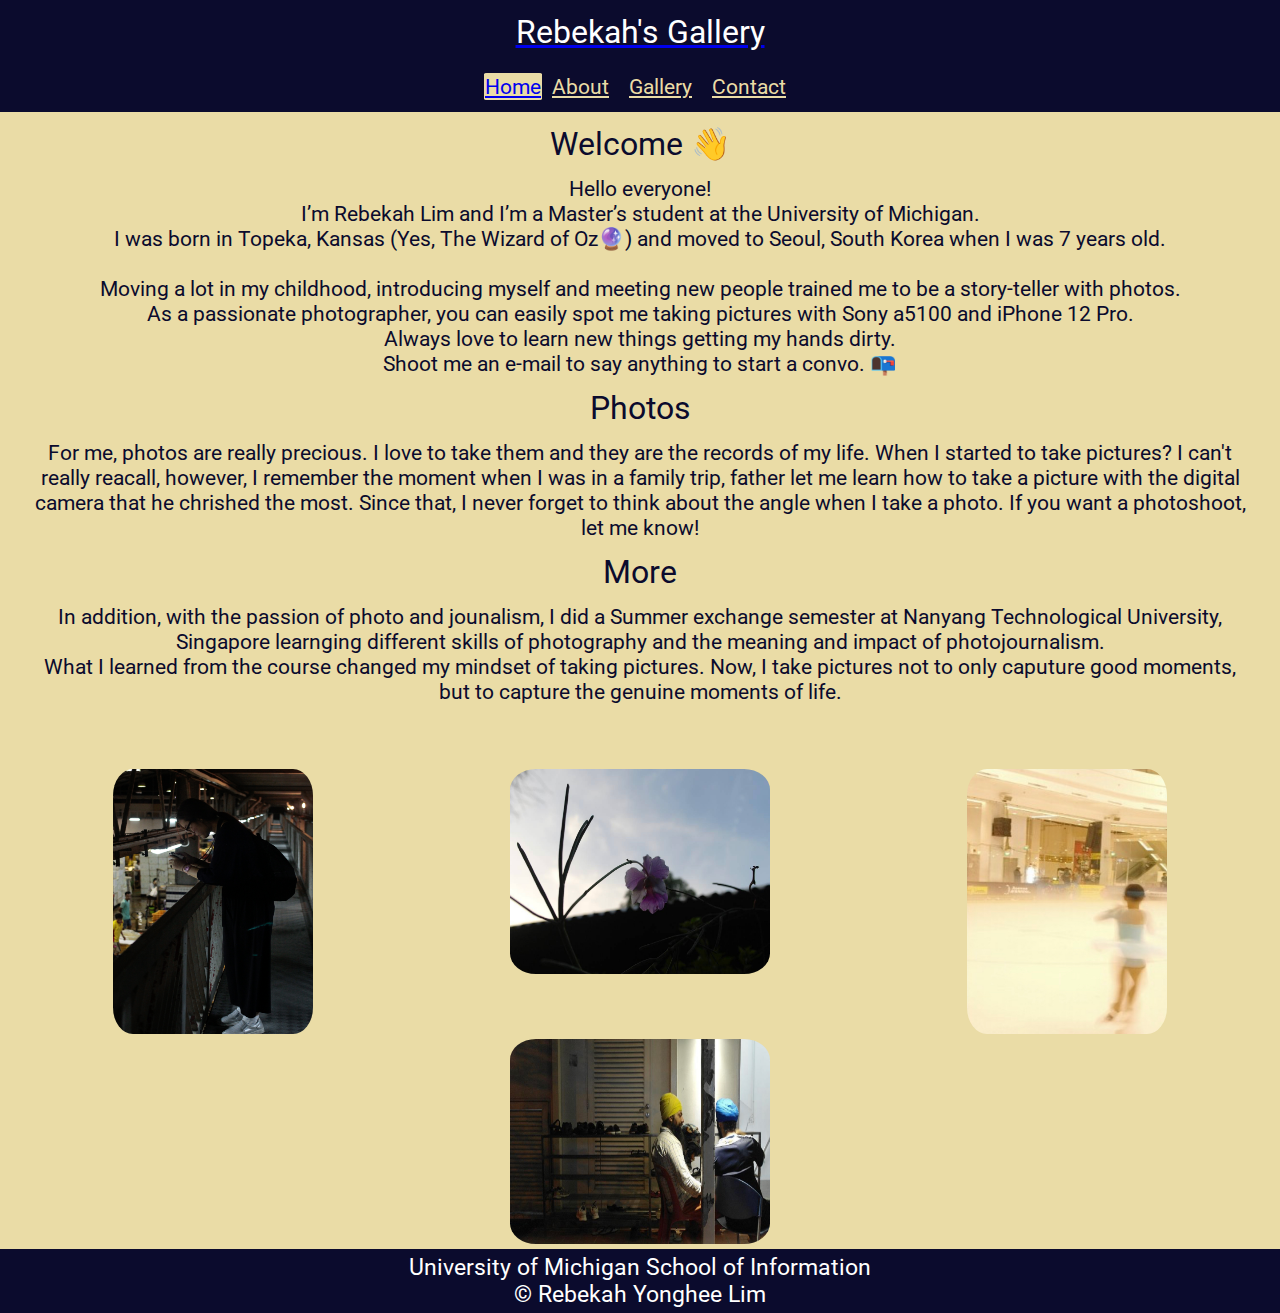
==== index.html @ c8f89021 "Add files via upload" ====
<!DOCTYPE html>
<html lang="en">
  <head>
    <meta charset="UTF-8">
    <meta name="viewport" content="width=device-width, initial-scale=1.0">
    <!-- Link the style sheets and Google font -->
    <link href='https://fonts.googleapis.com/css?family=Roboto' rel='stylesheet'>
    <!--<link rel="shortcut icon" href="imgs/favicon.ico" type="image/x-icon"> -->
    <link rel="shortcut icon" type="image/png" href="img/LIM_original.ico"/>
    <link rel="stylesheet" href="css/html5reset.css">
    <link rel="stylesheet" href="css/style.css">
    <title>Rebekah's Photo Gallery</title>
    <!-- Global site tag (gtag.js) - Google Analytics -->
<script async src="https://www.googletagmanager.com/gtag/js?id=G-54N5BPWCJD"></script>
<script>
  window.dataLayer = window.dataLayer || [];
  function gtag(){dataLayer.push(arguments);}
  gtag('js', new Date());

  gtag('config', 'G-54N5BPWCJD');
</script>
  </head>
  <body>
    <header>
      <div class="skip"><a href="#main">Skip to Main Content</a></div>
      <a id = "logo" href="https://yongbekah.github.io/photosite">
        <h3> Rebekah's Gallery</h3> </a>
      <nav>
        <ul class="nav_links">
          <li class="nav_item_current"><a href="index.html">Home</a></li>
          <li class="nav_item"><a href="about.html">About</a></li>
          <li class="nav_item"><a href="gallery.html">Gallery</a></li>
          <li class="nav_item"><a href="contact.html">Contact</a></li>
        </ul>
    </nav>
  </header>
  <!-- <main class="container"> -->
    <main class="container">

    <h1 id="main">Welcome  &#128075; </h1>

    <p>Hello everyone!<br>
      I’m Rebekah Lim and I’m a Master’s student at the University of Michigan.<br>
      I was born in Topeka, Kansas (Yes, The Wizard of Oz🔮) and moved to Seoul, South Korea when I was 7 years old.
      <br><br>
      Moving a lot in my childhood, introducing myself and meeting new people trained me to be a story-teller with photos.
      <br>
      As a passionate photographer, you can easily spot me taking pictures with Sony a5100 and iPhone 12 Pro.
      <br>
      Always love to learn new things getting my hands dirty.
      <br>
      Shoot me an e-mail to say anything to start a convo. 📭

    </p>

      <h1>Photos</h1>
      <p>For me, photos are really precious. I love to take them and they are the records of my life. When I started to take pictures? I can't really reacall, however, I remember the moment when I was in a family trip, father let me learn how to take a picture with the digital camera that he chrished the most. Since that, I never forget to think about the angle when I take a photo. If you want a photoshoot, let me know!<br>
    </p>

    <h1>More</h1>
    <p class="indexP">In addition, with the passion of photo and jounalism, I did a Summer exchange semester at Nanyang Technological University, Singapore learnging different skills of photography and the meaning and impact of photojournalism. <br>
      What I learned from the course changed my mindset of taking pictures. Now, I take pictures not to only caputure good moments, but to capture the genuine moments of life.
      <br><br>
    </p>

      <section class="section1" >
        
        <div class="container4">

        <div class="singapore"><img src="./img/Singapore_Fishery.jpg" alt="Photo of me taking pictures in the Fish market of Singapore" width="200" height="265" class="imm"></a></div>
        <div class="singapore"><img src="./img/singaporeFlower.jpg" alt="Photo of a flower in Singapore" width="260" height="205" class="imm"></a></div>
        <div class="singapore"><img src="./img/singaporeLink.jpg" alt="Photo of a figure skater in Singapore" width="200" height="265" class="imm"></a></div>
        <div class="singapore"><img src="./img/singaporeSikh.jpg" alt="Photo of the Sikh temple in Singapore" width="260" height="205" class="imm"></a></div>

        </div>
        </section>

    </main>
    <footer>
      <h2>University of Michigan School of Information <br/>
        &copy; Rebekah Yonghee Lim </h2>
    </footer>
  </body>
</html>
---- css/style.css ----
body {
    font-family: 'Roboto', serif;
    /* background-image: url('../img/rain.jpg'); */
    background-color: #eadca6;
    background-size: cover;
    max-height: 1000px;
    margin: 0;
    padding: 0;
    font-size: 16pt;
}


header {
    display: flex;
    align-items: center;
    flex-direction: column;
    z-index: 100;
    position: sticky;
    top:0;
    background:#0B0B2D;
    border-bottom: 3px solid #0B0B2D;
}

h1{
    font-size: 1.5em;
    text-align: center;
    line-height: 2;
    color: #0B0B2D
  }

h3{
    font-size: 1.5em;
    text-align: center;
    line-height: 2;
    color: #ffffff
}

h2{
    font-size: 17pt;
    text-align: center;
    padding: 5px;
  }

p {
    padding: 0 30px;
    color: #0B0B2D;
    text-align: center;
  }

h4 {
    padding: 0 30px;
    color: #ffffff;
    text-align: center;
}

  *:focus{
    border: 2px solid black;
  }


  .nav_item a{
    padding: 10px;
    color: #eadca6;
    text-align: center;

  }
  
  .nav_item a:hover, a:focus{
    color: yellow;
    -webkit-text-decoration-style: dotted;
            text-decoration-style: dotted;
  }


  .nav_item_current{ 
    background-color: #eadca6 ;
    border: 0.1px solid #eadca6;
    border-radius: 5%;
    text-align: center;
}

  footer{
    /* position: fixed; */
    background-color: #0B0B2D;
    color: white;
    text-align: center;
    bottom: 0px;
    width: 100%;
  }


.nav_links:visited {
    color: #2196F3;
  } 

.nav_links:link{
    display: flex;
    flex-direction: column;
    color:rgb(238, 165, 70);
}

.nav_item{
  display: flex;
  flex-direction: column;
  color:rgb(238, 165, 70);
}

.section1{
    margin-left: 0px;
    margin-top: 0px;
    text-align: center;
}
/* 
.container3{
  display: flex;
  flex-wrap: wrap;
  padding: 10px;
  margin: 10px auto;
  justify-content: center;
} */

.indexP{
  padding-bottom: 40px;
}

img{
  border-radius: 10%;
}

.grid-container{
  display: grid;
  grid-column-gap: 30px;
  grid-template-columns: auto;
  /* grid-column: 1 / 4; */
  background-color: rgb(24, 15, 8);
  padding: 10px;
  justify-content: center;

}

.orange {
  background-image: url('../img/OrangeSky.png');
}


.skip a{
  background: white;
  color: #080808;;
  left: 0;
  padding: 6px;
  -webkit-transition: top 1s ease-out;
  transition: top 1s ease-out;
  z-index: 1;
  position: absolute;
  top: -40px;
}

.skip a:focus{
  position: fixed;
  top: 0;
}

@media screen and (min-width: 800px) {
  .grid-container{
    grid-template-columns: auto auto auto;
    grid-column-gap: 20px;
    background-color: orange;
  }

  .nav_links {
    display: flex;
    flex-direction: row;
    justify-content: space-between;
    align-items: center;
}
  .container3 {
	display: grid;
  grid-template-columns: repeat(3, 2fr);
}

  .container4{
    display: flex;
    flex-wrap: wrap;
  }

  .singapore {
    flex: 1 1 30%;
  }
}
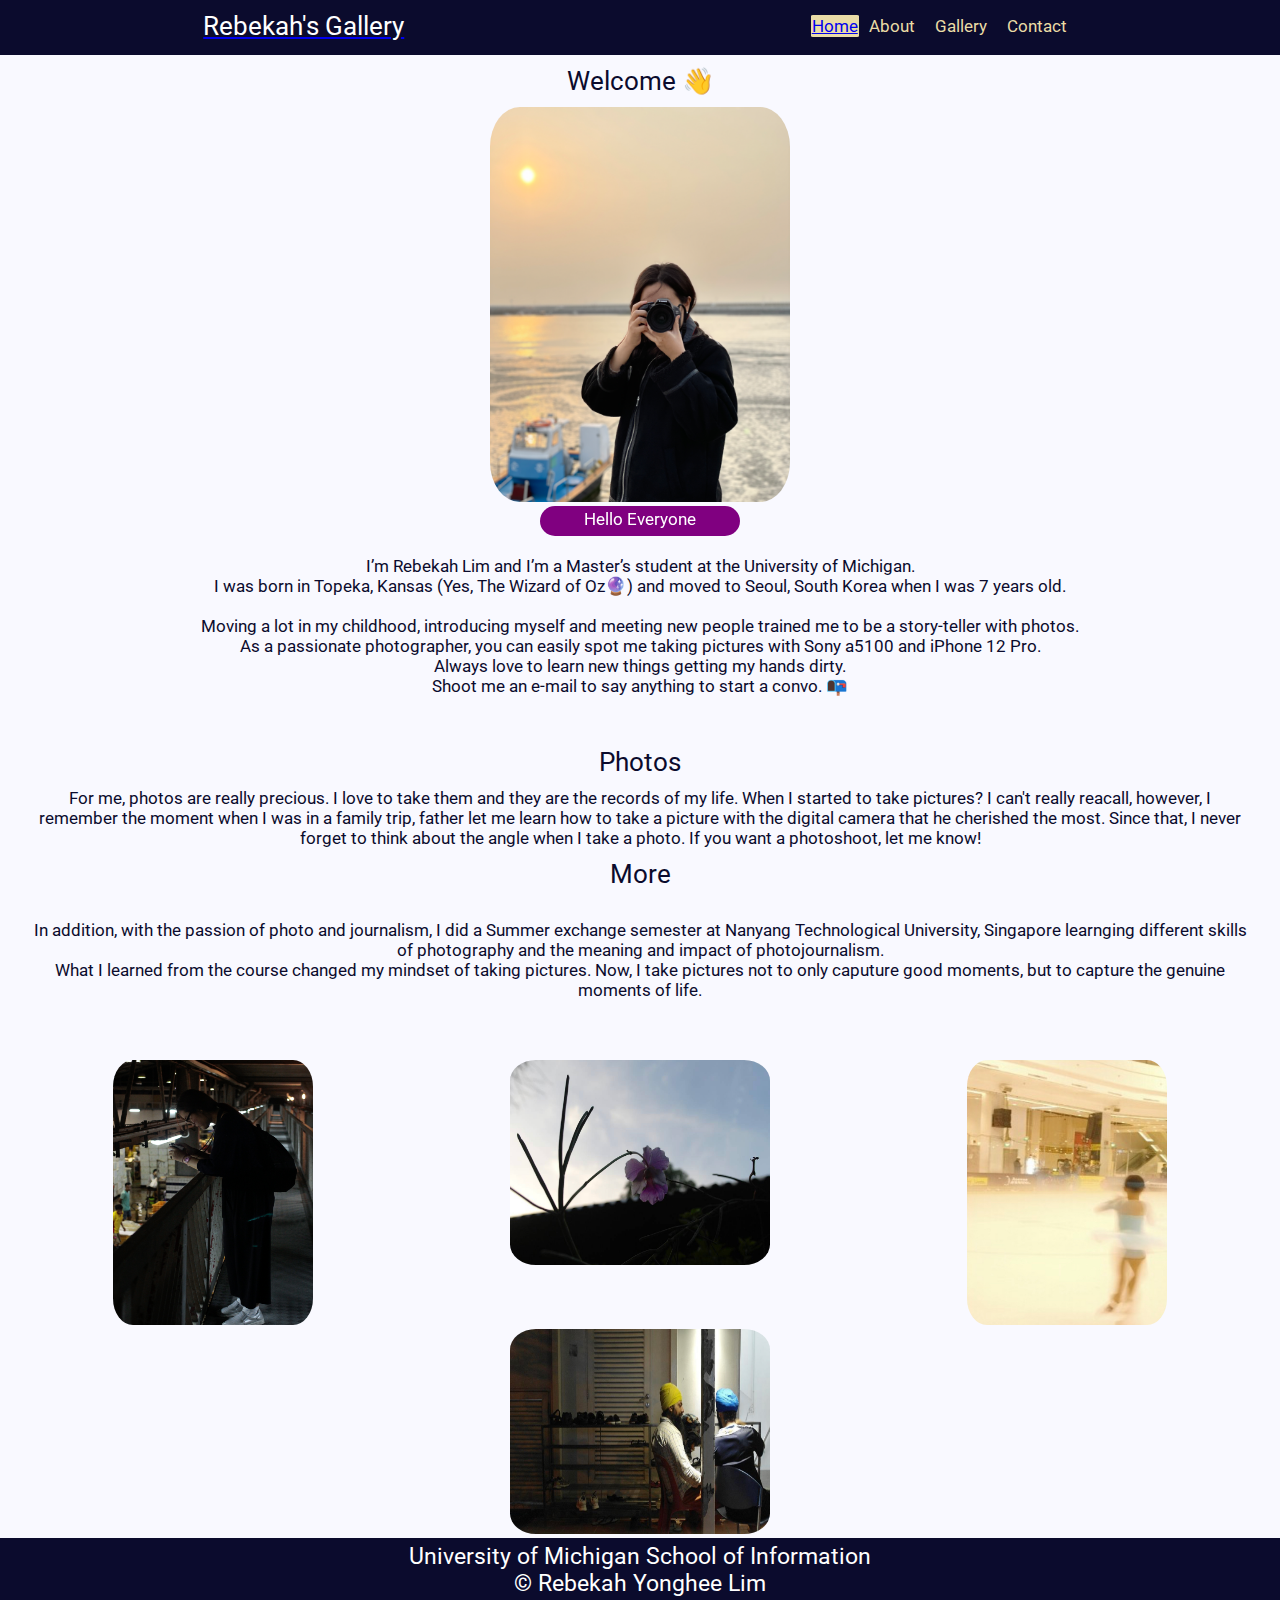
==== commit 11eac95b: "Add files via upload" ====
--- a/index.html
+++ b/index.html
@@ -5,6 +5,7 @@
     <meta name="viewport" content="width=device-width, initial-scale=1.0">
     <!-- Link the style sheets and Google font -->
     <link href='https://fonts.googleapis.com/css?family=Roboto' rel='stylesheet'>
+    <link href='https://fonts.googleapis.com/css?family=Lato' rel='stylesheet'>
     <!--<link rel="shortcut icon" href="imgs/favicon.ico" type="image/x-icon"> -->
     <link rel="shortcut icon" type="image/png" href="img/LIM_original.ico"/>
     <link rel="stylesheet" href="css/html5reset.css">
@@ -23,9 +24,10 @@
   <body>
     <header>
       <div class="skip"><a href="#main">Skip to Main Content</a></div>
-      <a id = "logo" href="https://yongbekah.github.io/photosite">
-        <h3> Rebekah's Gallery</h3> </a>
-      <nav>
+      <div class="navbar">
+      <div class="logo"><a href="https://yongbekah.github.io/portfolio">
+        <h3> Rebekah's Gallery</h3> </a></div>
+        <nav>
         <ul class="nav_links">
           <li class="nav_item_current"><a href="index.html">Home</a></li>
           <li class="nav_item"><a href="about.html">About</a></li>
@@ -33,13 +35,16 @@
           <li class="nav_item"><a href="contact.html">Contact</a></li>
         </ul>
     </nav>
+    </div>
   </header>
   <!-- <main class="container"> -->
     <main class="container">
 
     <h1 id="main">Welcome  &#128075; </h1>
+    <div class="profilepic"><img src="./img/PhotoMe.png" alt="Photo of me taking pictures in Korea" width="300" ></a></div>
+    <div class='rainbow'>Hello Everyone</div>
 
-    <p>Hello everyone!<br>
+    <p class="indexP">
       I’m Rebekah Lim and I’m a Master’s student at the University of Michigan.<br>
       I was born in Topeka, Kansas (Yes, The Wizard of Oz🔮) and moved to Seoul, South Korea when I was 7 years old.
       <br><br>
@@ -54,16 +59,16 @@
     </p>
 
       <h1>Photos</h1>
-      <p>For me, photos are really precious. I love to take them and they are the records of my life. When I started to take pictures? I can't really reacall, however, I remember the moment when I was in a family trip, father let me learn how to take a picture with the digital camera that he chrished the most. Since that, I never forget to think about the angle when I take a photo. If you want a photoshoot, let me know!<br>
+      <p>For me, photos are really precious. I love to take them and they are the records of my life. When I started to take pictures? I can't really reacall, however, I remember the moment when I was in a family trip, father let me learn how to take a picture with the digital camera that he cherished the most. Since that, I never forget to think about the angle when I take a photo. If you want a photoshoot, let me know!<br>
     </p>
 
     <h1>More</h1>
-    <p class="indexP">In addition, with the passion of photo and jounalism, I did a Summer exchange semester at Nanyang Technological University, Singapore learnging different skills of photography and the meaning and impact of photojournalism. <br>
+    <p class="indexP">In addition, with the passion of photo and journalism, I did a Summer exchange semester at Nanyang Technological University, Singapore learnging different skills of photography and the meaning and impact of photojournalism. <br>
       What I learned from the course changed my mindset of taking pictures. Now, I take pictures not to only caputure good moments, but to capture the genuine moments of life.
       <br><br>
     </p>
 
-      <section class="section1" >
+      <section class="section1">
         
         <div class="container4">
 
--- a/css/style.css
+++ b/css/style.css
@@ -1,20 +1,20 @@
 body {
-    font-family: 'Roboto', serif;
+    font-family: 'roboto', 'lato';
     /* background-image: url('../img/rain.jpg'); */
-    background-color: #eadca6;
+    background-color: #F9F9FF;
+    /* background-color: #eadca6; */
     background-size: cover;
     max-height: 1000px;
     margin: 0;
     padding: 0;
-    font-size: 16pt;
-}
-
-
-header {
+    font-size: 13pt;
+}
+
+
+.navbar {
     display: flex;
     align-items: center;
     flex-direction: column;
-    z-index: 100;
     position: sticky;
     top:0;
     background:#0B0B2D;
@@ -28,18 +28,18 @@
     color: #0B0B2D
   }
 
+h2{
+    font-size: 17pt;
+    text-align: center;
+    padding: 5px;
+  }
+
 h3{
     font-size: 1.5em;
     text-align: center;
     line-height: 2;
     color: #ffffff
 }
-
-h2{
-    font-size: 17pt;
-    text-align: center;
-    padding: 5px;
-  }
 
 p {
     padding: 0 30px;
@@ -57,16 +57,20 @@
     border: 2px solid black;
   }
 
+  /* add */
+  /* :focus-visible{
+    outline: 3px solid #aaa;
+  } */
 
   .nav_item a{
     padding: 10px;
     color: #eadca6;
     text-align: center;
-
-  }
-  
-  .nav_item a:hover, a:focus{
-    color: yellow;
+    text-decoration: none;
+  }
+
+  .nav_item a:hover{
+    color: skyblue;
     -webkit-text-decoration-style: dotted;
             text-decoration-style: dotted;
   }
@@ -88,6 +92,11 @@
     width: 100%;
   }
 
+  .profilepic{
+    text-align: center;
+    animation: pulse 1s linear infinite both;
+
+  }
 
 .nav_links:visited {
     color: #2196F3;
@@ -120,6 +129,7 @@
 } */
 
 .indexP{
+  padding-top: 20px;
   padding-bottom: 40px;
 }
 
@@ -147,7 +157,7 @@
   background: white;
   color: #080808;;
   left: 0;
-  padding: 6px;
+  padding: 0px;
   -webkit-transition: top 1s ease-out;
   transition: top 1s ease-out;
   z-index: 1;
@@ -160,6 +170,240 @@
   top: 0;
 }
 
+.contact-form{
+  padding: 30px;
+}
+
+.legend{
+  font-size: 20px;
+}
+
+.box:hover{
+  -webkit-filter: grayscale(100%); /* Safari 6.0 - 9.0 */
+  filter: grayscale(100%);  
+}
+
+
+.flip-card {
+  text-align: center;
+  background-color: transparent;
+  width: 300px;
+  height: 380px;
+  perspective: 1000px;
+  border-radius: 30px;
+  display: block;
+  margin-left: auto;
+  margin-right: auto;
+}
+
+.flip-card-inner {
+  position: relative;
+  width: 100%;
+  height: 100%;
+  text-align: center;
+  transition: transform 0.6s;
+  transform-style: preserve-3d;
+  /* box-shadow: 0 4px 8px 0 rgba(0,0,0,0.2); */
+}
+
+/* .flip-card:hover .flip-card-inner{
+  transform: rotateY(180deg);
+  text-align: center;
+
+} */
+
+.flip-card a:focus .flip-card-inner{
+  transform: rotateY(180deg);
+  text-align: center;
+  animation: pulse 1s linear infinite both;
+
+
+}
+
+
+.flip-card-front, .flip-card-back {
+  position: absolute;
+  width: 100%;
+  height: 100%;
+  -webkit-backface-visibility: hidden;
+  backface-visibility: hidden;
+
+}
+
+.flip-card-front {
+  background-color: #bbb;
+  color: black;
+  text-align: center;
+
+}
+
+.flip-card-back {
+  background-color: #a96bfa;
+  color: white;
+  transform: rotateY(180deg);
+  border-radius: 30px;
+  text-align: center;
+  vertical-align: center;
+
+
+}
+
+/* formspree reset */
+#fs-frm input,
+#fs-frm select,
+#fs-frm textarea,
+#fs-frm fieldset,
+#fs-frm optgroup,
+#fs-frm label,
+#fs-frm #card-element:disabled {
+  font-family: inherit;
+  font-size: 100%;
+  color: inherit;
+  border: none;
+  border-radius: 0;
+  display: block;
+  width: 100%;
+  padding: 0;
+  margin: 0;
+  -webkit-appearance: none;
+  -moz-appearance: none;
+}
+#fs-frm label,
+#fs-frm legend,
+#fs-frm ::placeholder {
+  font-size: 1.2rem;
+  /* font-size: .825rem; */
+  margin-bottom: .5rem;
+  padding-top: .2rem;
+  display: flex;
+  align-items: baseline;
+}
+
+/* border, padding, margin, width */
+#fs-frm input,
+#fs-frm select,
+#fs-frm textarea,
+#fs-frm #card-element {
+  border: 1px solid rgba(0,0,0,0.2);
+  background-color: rgba(255,255,255,0.9);
+  padding: .75em 1rem;
+  margin-bottom: 1.5rem;
+}
+#fs-frm input:focus,
+#fs-frm select:focus,
+#fs-frm textarea:focus {
+  background-color: white;
+  outline-style: solid;
+  outline-width: thin;
+  outline-color: gray;
+  outline-offset: -1px;
+}
+#fs-frm [type="text"],
+#fs-frm [type="email"] {
+  width: 100%;
+}
+#fs-frm [type="button"],
+#fs-frm [type="submit"],
+#fs-frm [type="reset"] {
+  width: auto;
+  cursor: pointer;
+  -webkit-appearance: button;
+  -moz-appearance: button;
+  appearance: button;
+}
+#fs-frm [type="button"]:focus,
+#fs-frm [type="submit"]:focus,
+#fs-frm [type="reset"]:focus {
+  outline: none;
+}
+#fs-frm [type="submit"],
+#fs-frm [type="reset"] {
+  margin-bottom: 0;
+}
+#fs-frm select {
+  text-transform: none;
+}
+
+#fs-frm [type="checkbox"] {
+  -webkit-appearance: checkbox;
+  -moz-appearance: checkbox;
+  appearance: checkbox;
+  display: inline-block;
+  width: auto;
+  margin: 0 .5em 0 0 !important;
+}
+
+#fs-frm [type="radio"] {
+  -webkit-appearance: radio;
+  -moz-appearance: radio;
+  appearance: radio;
+}
+
+/* address, locale */
+#fs-frm fieldset.locale input[name="city"],
+#fs-frm fieldset.locale select[name="state"],
+#fs-frm fieldset.locale input[name="postal-code"] {
+  display: inline;
+}
+#fs-frm fieldset.locale input[name="city"] {
+  width: 52%;
+}
+#fs-frm fieldset.locale select[name="state"],
+#fs-frm fieldset.locale input[name="postal-code"] {
+  width: 20%;
+}
+#fs-frm fieldset.locale input[name="city"],
+#fs-frm fieldset.locale select[name="state"] {
+  margin-right: 3%;
+}
+
+.parallax {
+  /* The image used */
+  background-image: url('../img/rain.jpg');
+
+  /* Set a specific height */
+  min-height: 500px; 
+
+  /* Create the parallax scrolling effect */
+  background-attachment: fixed;
+  background-position: center;
+  background-repeat: no-repeat;
+  background-size: cover;
+}
+
+.nextPhoto{
+  background-image: url('../img/singaporeSikh.jpg');
+  min-height: 500px; 
+
+}
+
+.rainbow {
+  text-align: center;
+  margin-left: auto;
+  margin-right: auto;
+  padding: 3px;
+  color: white;
+  width: 200px;
+  height: 30px;
+  background-color: purple;
+  border-radius: 30px;
+  position: relative;
+  animation-name: example;
+  animation-duration: 5s;
+  animation-timing-function: linear;
+  animation-delay: 2s;
+  animation-iteration-count: infinite;
+  animation-direction: alternate;
+}
+
+@keyframes example {
+  0%   {background-color:purple;}
+  25%  {background-color:blueviolet; }
+  50%  {background-color:blue; }
+  75%  {background-color:rgb(8, 8, 54); }
+  100% {background-color:rgb(46, 14, 4); }
+}
+
 @media screen and (min-width: 800px) {
   .grid-container{
     grid-template-columns: auto auto auto;
@@ -188,3 +432,37 @@
   }
 }
 
+@media screen and (min-width: 850px){
+  .navbar{
+      display: flex;
+      flex-direction: row;
+      justify-content: space-around;
+      position: sticky;
+      top: 0;
+      padding-left: 0px;
+  }
+
+}
+
+@media (prefers-reduced-motion: reduce) {
+  #logo{
+      animation: none;
+  }
+
+  .flip-card{
+    animation: none;
+    background-color: yellow;
+}
+ .profilepic{
+   animation: none;
+ }
+ .rainbow{
+  animation: none;
+}
+.parallax {
+  background-attachment: scroll;
+}
+.nextPhoto{
+  animation: none;
+}
+}